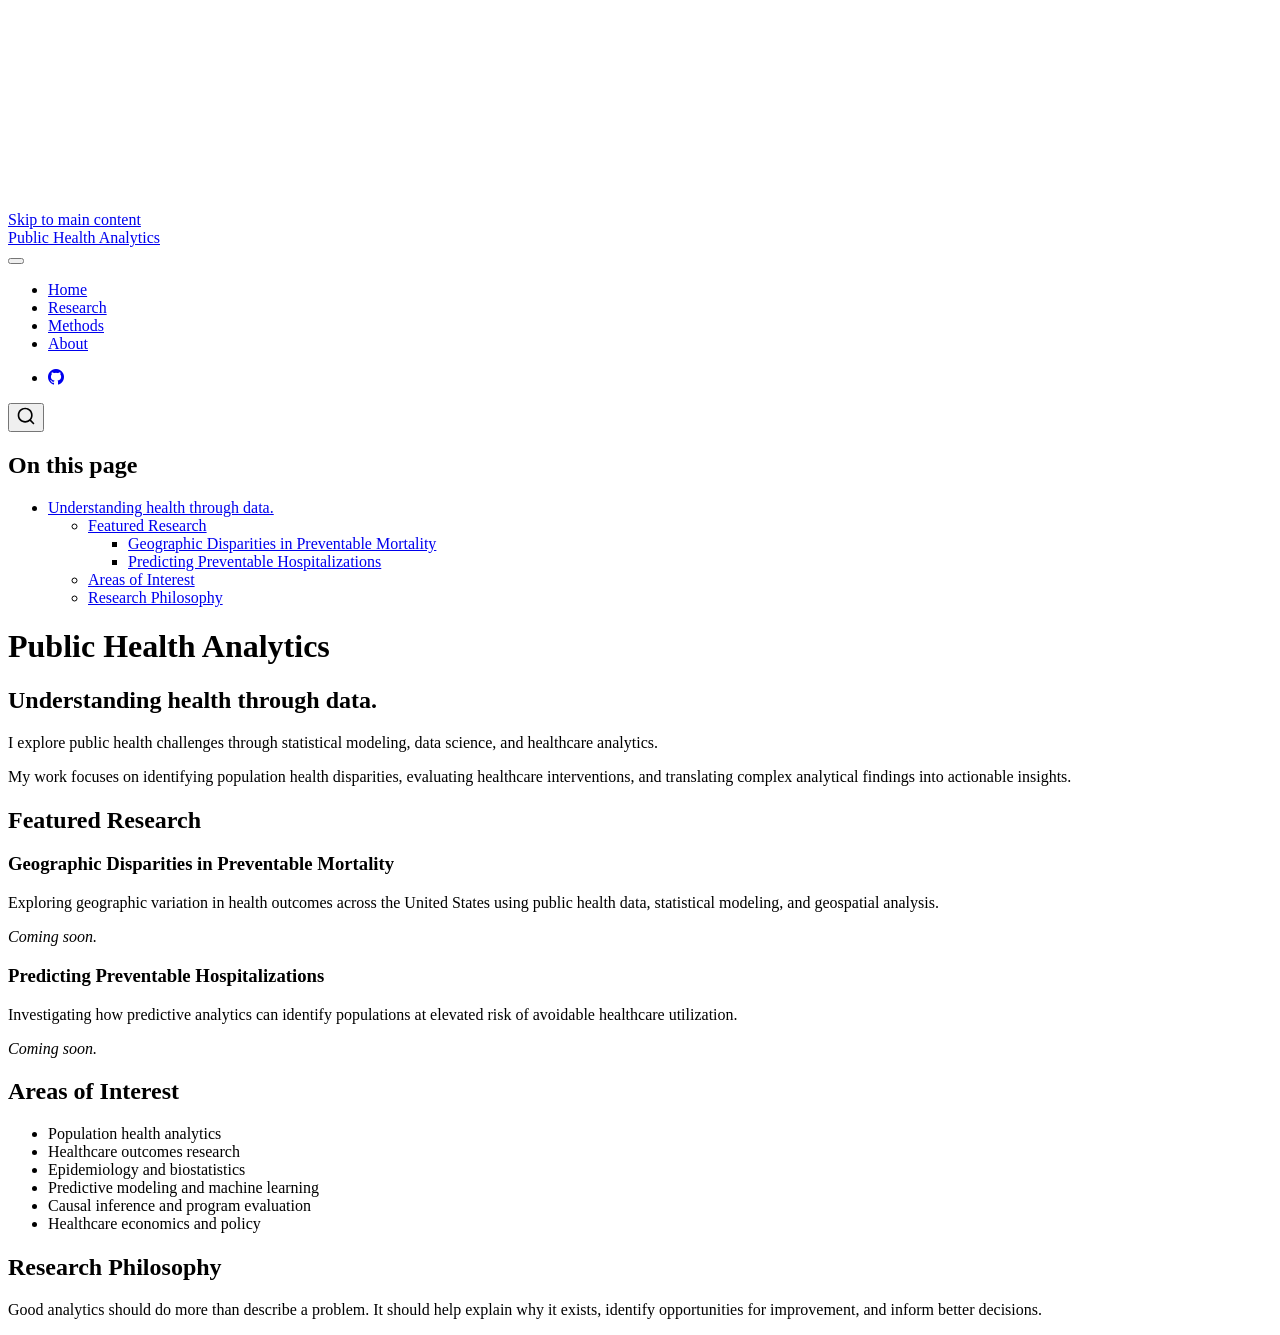
==== index.html @ e33ad4e8 "Built site for gh-pages" ====
<!DOCTYPE html>
<html xmlns="http://www.w3.org/1999/xhtml" lang="en" xml:lang="en"><head>

<meta charset="utf-8">
<meta name="generator" content="quarto-1.11.9">

<meta name="viewport" content="width=device-width, initial-scale=1.0, user-scalable=yes">


<title>Public Health Analytics</title>
<style>
/* Default styles provided by pandoc.
** See https://pandoc.org/MANUAL.html#variables-for-html for config info.
*/
span.smallcaps{font-variant: small-caps;}
div.columns{display: flex; gap: 1.5em;}
div.column{flex: auto;}
@media screen {
div.columns{gap: min(4vw, 1.5em);}
div.column{overflow-x: auto;}
}
div.hanging-indent{margin-left: 1.5em; text-indent: -1.5em;}
ul.task-list{list-style: none;}
ul.task-list li input[type="checkbox"] {
  width: 0.8em;
  margin: 0 0.8em 0.2em -1em; /* quarto-specific, see https://github.com/quarto-dev/quarto-cli/issues/4556 */ 
  vertical-align: middle;
}
</style>


<script src="site_libs/quarto-nav/quarto-nav.js"></script>
<script src="site_libs/quarto-nav/headroom.min.js"></script>
<script src="site_libs/clipboard/clipboard.min.js"></script>
<script src="site_libs/quarto-search/autocomplete.umd.js"></script>
<script src="site_libs/quarto-search/fuse.min.js"></script>
<script src="site_libs/quarto-search/quarto-search.js"></script>
<meta name="quarto:offset" content="./">
<script src="site_libs/quarto-html/quarto.js" type="module"></script>
<script src="site_libs/quarto-html/tabsets/tabsets.js" type="module"></script>
<script src="site_libs/quarto-html/scrollable-regions/scrollable-regions.js" type="module"></script>
<script src="site_libs/quarto-html/popper.min.js"></script>
<script src="site_libs/quarto-html/tippy.umd.min.js"></script>
<script src="site_libs/quarto-html/anchor.min.js"></script>
<link href="site_libs/quarto-html/tippy.css" rel="stylesheet">
<link href="site_libs/quarto-html/quarto-syntax-highlighting-63b5708e65d6cd79cd7618c58d0c21e7.css" rel="stylesheet" id="quarto-text-highlighting-styles">
<script src="site_libs/bootstrap/bootstrap.min.js"></script>
<link href="site_libs/bootstrap/bootstrap-icons.css" rel="stylesheet">
<link href="site_libs/bootstrap/bootstrap-d31a0c91b01e363be7b7a36e602e2c70.min.css" rel="stylesheet" append-hash="true" id="quarto-bootstrap" data-mode="light">
<script id="quarto-search-options" type="application/json">{
  "location": "navbar",
  "copy-button": false,
  "collapse-after": 3,
  "panel-placement": "end",
  "type": "overlay",
  "limit": 50,
  "keyboard-shortcut": [
    "f",
    "/",
    "s"
  ],
  "show-item-context": false,
  "language": {
    "search-no-results-text": "No results",
    "search-matching-documents-text": "matching documents",
    "search-copy-link-title": "Copy link to search",
    "search-hide-matches-text": "Hide additional matches",
    "search-more-match-text": "more match in this document",
    "search-more-matches-text": "more matches in this document",
    "search-clear-button-title": "Clear",
    "search-text-placeholder": "",
    "search-detached-cancel-button-title": "Cancel",
    "search-submit-button-title": "Submit",
    "search-label": "Search"
  }
}</script>
<style>html{ scroll-behavior: smooth; }</style>


</head>

<body class="nav-fixed quarto-light"><a id="quarto-skip-link" class="visually-hidden-focusable" href="#quarto-document-content">Skip to main content</a>

<div id="quarto-search-results"></div>
  <header id="quarto-header" class="headroom fixed-top">
    <nav class="navbar navbar-expand-lg " data-bs-theme="dark" aria-label="Site">
      <div class="navbar-container container-fluid">
      <div class="navbar-brand-container mx-auto">
    <a class="navbar-brand" href="./index.html">
    <span class="navbar-title">Public Health Analytics</span>
    </a>
  </div>
          <button class="navbar-toggler" type="button" data-bs-toggle="collapse" data-bs-target="#navbarCollapse" aria-controls="navbarCollapse" aria-expanded="false" aria-label="Toggle navigation" onclick="if (window.quartoToggleHeadroom) { window.quartoToggleHeadroom(); }">
  <span class="navbar-toggler-icon"></span>
</button>
          <div class="collapse navbar-collapse" id="navbarCollapse">
            <ul class="navbar-nav navbar-nav-scroll me-auto">
  <li class="nav-item">
    <a class="nav-link active" href="./index.html" aria-current="page"> 
<span class="menu-text">Home</span></a>
  </li>  
  <li class="nav-item">
    <a class="nav-link" href="./research/index.html"> 
<span class="menu-text">Research</span></a>
  </li>  
  <li class="nav-item">
    <a class="nav-link" href="./methods.html"> 
<span class="menu-text">Methods</span></a>
  </li>  
  <li class="nav-item">
    <a class="nav-link" href="./about.html"> 
<span class="menu-text">About</span></a>
  </li>  
</ul>
            <ul class="navbar-nav navbar-nav-scroll ms-auto">
  <li class="nav-item compact">
    <a class="nav-link" href="https://github.com/adgilfillan/public-health-analytics"> <i class="bi bi-github" role="img">
</i> 
<span class="menu-text"></span></a>
  </li>  
</ul>
          </div> <!-- /navcollapse -->
            <div class="quarto-navbar-tools">
</div>
            <div id="quarto-search" class="" title="Search"></div>
      </div> <!-- /container-fluid -->
    </nav>
</header>
<!-- content -->
<div id="quarto-content" class="quarto-container page-columns page-rows-contents page-layout-article page-navbar">
<!-- sidebar -->
<!-- margin-sidebar -->
    <div id="quarto-margin-sidebar" class="sidebar margin-sidebar">
        <nav id="TOC" role="doc-toc" aria-labelledby="toc-title" class="toc-active">
    <h2 id="toc-title">On this page</h2>
   
  <ul>
  <li><a href="#understanding-health-through-data." id="toc-understanding-health-through-data." class="nav-link active" data-scroll-target="#understanding-health-through-data.">Understanding health through data.</a>
  <ul class="collapse">
  <li><a href="#featured-research" id="toc-featured-research" class="nav-link" data-scroll-target="#featured-research">Featured Research</a>
  <ul class="collapse">
  <li><a href="#geographic-disparities-in-preventable-mortality" id="toc-geographic-disparities-in-preventable-mortality" class="nav-link" data-scroll-target="#geographic-disparities-in-preventable-mortality">Geographic Disparities in Preventable Mortality</a></li>
  <li><a href="#predicting-preventable-hospitalizations" id="toc-predicting-preventable-hospitalizations" class="nav-link" data-scroll-target="#predicting-preventable-hospitalizations">Predicting Preventable Hospitalizations</a></li>
  </ul></li>
  <li><a href="#areas-of-interest" id="toc-areas-of-interest" class="nav-link" data-scroll-target="#areas-of-interest">Areas of Interest</a></li>
  <li><a href="#research-philosophy" id="toc-research-philosophy" class="nav-link" data-scroll-target="#research-philosophy">Research Philosophy</a></li>
  </ul></li>
  </ul>
</nav>
    </div>
<!-- main -->
<main class="content" id="quarto-document-content" tabindex="-1">

<header id="title-block-header" class="quarto-title-block default">
<div class="quarto-title">
<h1 class="title">Public Health Analytics</h1>
</div>



<div class="quarto-title-meta">

    
  
    
  </div>
  


</header>


<section id="understanding-health-through-data." class="level1">
<h1>Understanding health through data.</h1>
<p>I explore public health challenges through statistical modeling, data science, and healthcare analytics.</p>
<p>My work focuses on identifying population health disparities, evaluating healthcare interventions, and translating complex analytical findings into actionable insights.</p>
<section id="featured-research" class="level2">
<h2 class="anchored" data-anchor-id="featured-research">Featured Research</h2>
<section id="geographic-disparities-in-preventable-mortality" class="level3">
<h3 class="anchored" data-anchor-id="geographic-disparities-in-preventable-mortality">Geographic Disparities in Preventable Mortality</h3>
<p>Exploring geographic variation in health outcomes across the United States using public health data, statistical modeling, and geospatial analysis.</p>
<p><em>Coming soon.</em></p>
</section>
<section id="predicting-preventable-hospitalizations" class="level3">
<h3 class="anchored" data-anchor-id="predicting-preventable-hospitalizations">Predicting Preventable Hospitalizations</h3>
<p>Investigating how predictive analytics can identify populations at elevated risk of avoidable healthcare utilization.</p>
<p><em>Coming soon.</em></p>
</section>
</section>
<section id="areas-of-interest" class="level2">
<h2 class="anchored" data-anchor-id="areas-of-interest">Areas of Interest</h2>
<ul>
<li>Population health analytics</li>
<li>Healthcare outcomes research</li>
<li>Epidemiology and biostatistics</li>
<li>Predictive modeling and machine learning</li>
<li>Causal inference and program evaluation</li>
<li>Healthcare economics and policy</li>
</ul>
</section>
<section id="research-philosophy" class="level2">
<h2 class="anchored" data-anchor-id="research-philosophy">Research Philosophy</h2>
<p>Good analytics should do more than describe a problem. It should help explain why it exists, identify opportunities for improvement, and inform better decisions.</p>


</section>
</section>

</main> <!-- /main -->
<script id="quarto-html-after-body" type="application/javascript">
  window.document.addEventListener("DOMContentLoaded", function (event) {
    const icon = "";
    const anchorJS = new window.AnchorJS();
    anchorJS.options = {
      placement: 'right',
      icon: icon
    };
    anchorJS.add('.anchored');
    const isCodeAnnotation = (el) => {
      for (const clz of el.classList) {
        if (clz.startsWith('code-annotation-')) {                     
          return true;
        }
      }
      return false;
    }
    const onCopySuccess = function(e) {
      // button target
      const button = e.trigger;
      // don't keep focus
      button.blur();
      // flash "checked"
      button.classList.add('code-copy-button-checked');
      var currentTitle = button.getAttribute("title");
      button.setAttribute("title", "Copied!");
      let tooltip;
      if (window.bootstrap) {
        button.setAttribute("data-bs-toggle", "tooltip");
        button.setAttribute("data-bs-placement", "left");
        button.setAttribute("data-bs-title", "Copied!");
        tooltip = new bootstrap.Tooltip(button, 
          { trigger: "manual", 
            customClass: "code-copy-button-tooltip",
            offset: [0, -8]});
        tooltip.show();    
      }
      setTimeout(function() {
        if (tooltip) {
          tooltip.hide();
          button.removeAttribute("data-bs-title");
          button.removeAttribute("data-bs-toggle");
          button.removeAttribute("data-bs-placement");
        }
        button.setAttribute("title", currentTitle);
        button.classList.remove('code-copy-button-checked');
      }, 1000);
      // clear code selection
      e.clearSelection();
    }
    const getTextToCopy = function(trigger) {
      const outerScaffold = trigger.parentElement.cloneNode(true);
      const codeEl = outerScaffold.querySelector('code');
      for (const childEl of codeEl.children) {
        if (isCodeAnnotation(childEl)) {
          childEl.remove();
        }
      }
      return codeEl.innerText;
    }
    const clipboard = new window.ClipboardJS('.code-copy-button:not([data-in-quarto-modal])', {
      text: getTextToCopy
    });
    clipboard.on('success', onCopySuccess);
    if (window.document.getElementById('quarto-embedded-source-code-modal')) {
      const clipboardModal = new window.ClipboardJS('.code-copy-button[data-in-quarto-modal]', {
        text: getTextToCopy,
        container: window.document.getElementById('quarto-embedded-source-code-modal')
      });
      clipboardModal.on('success', onCopySuccess);
    }
      var localhostRegex = new RegExp(/^(?:http|https):\/\/localhost\:?[0-9]*\//);
      var mailtoRegex = new RegExp(/^mailto:/);
        var filterRegex = new RegExp('/' + window.location.host + '/');
      var isInternal = (href) => {
          return filterRegex.test(href) || localhostRegex.test(href) || mailtoRegex.test(href);
      }
      // Inspect non-navigation links and adorn them if external
      window.quartoDecorateExternalLinks = function (root) {
     var links = (root || window.document).querySelectorAll('a[href]:not(.nav-link):not(.navbar-brand):not(.toc-action):not(.sidebar-link):not(.sidebar-item-toggle):not(.pagination-link):not(.no-external):not([aria-hidden]):not(.dropdown-item):not(.quarto-navigation-tool):not(.about-link)');
      for (var i=0; i<links.length; i++) {
        const link = links[i];
        if (!isInternal(link.href)) {
          // undo the damage that might have been done by quarto-nav.js in the case of
          // links that we want to consider external
          if (link.dataset.originalHref !== undefined) {
            link.href = link.dataset.originalHref;
          }
          if (!link.classList.contains('no-external-icon')) {
          }
        }
      }
      };
      window.quartoDecorateExternalLinks(window.document);
    // Esc closes the popup (WCAG 1.4.13) and focus leaving both trigger and
    // popup closes it (WCAG 2.4.11); tippy handles neither for interactive popups.
    const hideOnEscAndFocusOut = {
      name: 'hideOnEscAndFocusOut',
      defaultValue: true,
      fn(instance) {
        const dismiss = () => {
          // A show scheduled by the trigger delay would otherwise reopen it
          instance.clearDelayTimeouts();
          instance.hide();
        };
        const onKeyDown = (event) => {
          if (event.key !== 'Escape') {
            return;
          }
          // Keep Esc from also reaching page handlers (e.g. reveal.js overview),
          // except an open reveal.js slide menu, which Esc should close too.
          // The menu handles keys only when its keyboard option is on.
          const menuHandlesEsc = window.Reveal?.getPlugin?.('menu')?.isOpen() &&
            window.Reveal.getConfig().menu?.keyboard !== false;
          if (!menuHandlesEsc) {
            event.stopPropagation();
          }
          if (instance.popper.contains(window.document.activeElement)) {
            // Disabled while refocusing so the focus trigger does not reopen it
            instance.disable();
            instance.reference.focus();
            instance.enable();
          }
          dismiss();
        };
        const onFocusOut = (event) => {
          const target = event.relatedTarget;
          if (target && !instance.reference.contains(target) &&
              !instance.popper.contains(target)) {
            dismiss();
          }
        };
        // On the trigger too: a click trigger (code-annotations: select) has no
        // blur handling. Attached for the instance's lifetime so leaving the
        // trigger also cancels a show still pending on the trigger delay.
        instance.reference.addEventListener('focusout', onFocusOut);
        return {
          onShow() {
            window.document.addEventListener('keydown', onKeyDown, true);
            instance.popper.addEventListener('focusout', onFocusOut);
          },
          onHide() {
            window.document.removeEventListener('keydown', onKeyDown, true);
            instance.popper.removeEventListener('focusout', onFocusOut);
          },
          onDestroy() {
            instance.reference.removeEventListener('focusout', onFocusOut);
          },
        };
      },
    };
    function tippyHover(el, contentFn, onTriggerFn, onUntriggerFn) {
      const config = {
        allowHTML: true,
        maxWidth: 500,
        delay: 100,
        arrow: false,
        appendTo: function(el) {
            return el.parentElement;
        },
        interactive: true,
        interactiveBorder: 10,
        theme: 'quarto',
        placement: 'bottom-start',
        plugins: [hideOnEscAndFocusOut],
      };
      if (contentFn) {
        config.content = contentFn;
      }
      if (onTriggerFn) {
        config.onTrigger = onTriggerFn;
      }
      if (onUntriggerFn) {
        config.onUntrigger = onUntriggerFn;
      }
      window.tippy(el, config); 
    }
    const noterefs = window.document.querySelectorAll('a[role="doc-noteref"]');
    for (var i=0; i<noterefs.length; i++) {
      const ref = noterefs[i];
      tippyHover(ref, function() {
        // use id or data attribute instead here
        let href = ref.getAttribute('data-footnote-href') || ref.getAttribute('href');
        try { href = new URL(href).hash; } catch {}
        const id = href.replace(/^#\/?/, "");
        const note = window.document.getElementById(id);
        if (note) {
          return note.innerHTML;
        } else {
          return "";
        }
      });
    }
    const xrefs = window.document.querySelectorAll('a.quarto-xref');
    const processXRef = (id, note) => {
      // Strip column container classes
      const stripColumnClz = (el) => {
        el.classList.remove("page-full", "page-columns");
        if (el.children) {
          for (const child of el.children) {
            stripColumnClz(child);
          }
        }
      }
      stripColumnClz(note)
      if (id === null || id.startsWith('sec-')) {
        // Special case sections, only their first couple elements
        const container = document.createElement("div");
        if (note.children && note.children.length > 2) {
          container.appendChild(note.children[0].cloneNode(true));
          for (let i = 1; i < note.children.length; i++) {
            const child = note.children[i];
            if (child.tagName === "P" && child.innerText === "") {
              continue;
            } else {
              container.appendChild(child.cloneNode(true));
              break;
            }
          }
          if (window.Quarto?.typesetMath) {
            window.Quarto.typesetMath(container);
          }
          return container.innerHTML
        } else {
          if (window.Quarto?.typesetMath) {
            window.Quarto.typesetMath(note);
          }
          return note.innerHTML;
        }
      } else {
        // Remove any anchor links if they are present
        const anchorLink = note.querySelector('a.anchorjs-link');
        if (anchorLink) {
          anchorLink.remove();
        }
        if (window.Quarto?.typesetMath) {
          window.Quarto.typesetMath(note);
        }
        if (note.classList.contains("callout")) {
          return note.outerHTML;
        } else {
          return note.innerHTML;
        }
      }
    }
    for (var i=0; i<xrefs.length; i++) {
      const xref = xrefs[i];
      tippyHover(xref, undefined, function(instance) {
        instance.disable();
        let url = xref.getAttribute('href');
        let hash = undefined; 
        if (url.startsWith('#')) {
          hash = url;
        } else {
          try { hash = new URL(url).hash; } catch {}
        }
        if (hash) {
          const id = hash.replace(/^#\/?/, "");
          const note = window.document.getElementById(id);
          if (note !== null) {
            try {
              const html = processXRef(id, note.cloneNode(true));
              instance.setContent(html);
            } finally {
              instance.enable();
              instance.show();
            }
          } else {
            // See if we can fetch this
            fetch(url.split('#')[0])
            .then(res => res.text())
            .then(html => {
              const parser = new DOMParser();
              const htmlDoc = parser.parseFromString(html, "text/html");
              const note = htmlDoc.getElementById(id);
              if (note !== null) {
                const html = processXRef(id, note);
                instance.setContent(html);
              } 
            }).finally(() => {
              instance.enable();
              instance.show();
            });
          }
        } else {
          // See if we can fetch a full url (with no hash to target)
          // This is a special case and we should probably do some content thinning / targeting
          fetch(url)
          .then(res => res.text())
          .then(html => {
            const parser = new DOMParser();
            const htmlDoc = parser.parseFromString(html, "text/html");
            const note = htmlDoc.querySelector('main.content');
            if (note !== null) {
              // This should only happen for chapter cross references
              // (since there is no id in the URL)
              // remove the first header
              if (note.children.length > 0 && note.children[0].tagName === "HEADER") {
                note.children[0].remove();
              }
              const html = processXRef(null, note);
              instance.setContent(html);
            } 
          }).finally(() => {
            instance.enable();
            instance.show();
          });
        }
      }, function(instance) {
      });
    }
        let selectedAnnoteEl;
        const selectorForAnnotation = ( cell, annotation) => {
          let cellAttr = 'data-code-cell="' + cell + '"';
          let lineAttr = 'data-code-annotation="' +  annotation + '"';
          const selector = 'span[' + cellAttr + '][' + lineAttr + ']';
          return selector;
        }
        const selectCodeLines = (annoteEl) => {
          const doc = window.document;
          const targetCell = annoteEl.getAttribute("data-target-cell");
          const targetAnnotation = annoteEl.getAttribute("data-target-annotation");
          const annoteSpan = window.document.querySelector(selectorForAnnotation(targetCell, targetAnnotation));
          const lines = annoteSpan.getAttribute("data-code-lines").split(",");
          const lineIds = lines.map((line) => {
            return targetCell + "-" + line;
          })
          // Each band is positioned against its own containing block, which is
          // not the offsetParent of the lines, so place it from client rects.
          const placeBand = (band, firstEl, lastEl, codeBlock) => {
            const container = band.offsetParent;
            if (container === null) {
              return;
            }
            const containerRect = container.getBoundingClientRect();
            // Reveal.js scales slides with a transform, so convert client
            // pixels back to the CSS pixels of the container.
            const scale = containerRect.height / container.offsetHeight || 1;
            const firstRect = firstEl.getBoundingClientRect();
            const lastRect = lastEl.getBoundingClientRect();
            const top = (firstRect.top - containerRect.top) / scale - container.clientTop + container.scrollTop;
            const height = (lastRect.bottom - firstRect.top) / scale;
            band.style.top = top - 2 + "px";
            band.style.height = height + 4 + "px";
            if (codeBlock) {
              // Without the copy button wrapper, the containing block is wider
              // than the code block, so span the code block explicitly.
              const blockRect = codeBlock.getBoundingClientRect();
              band.style.left = (blockRect.left - containerRect.left) / scale - container.clientLeft + container.scrollLeft + "px";
              band.style.width = blockRect.width / scale + "px";
            }
          };
          if (lineIds.length > 0) {
            const el = window.document.getElementById(lineIds[0]);
            const lastEl = window.document.getElementById(lineIds[lineIds.length - 1]);
            const parent = el.parentElement.parentElement;
            // cook up a div (if necessary) and position it
            let div = window.document.getElementById("code-annotation-line-highlight");
            if (div === null) {
              div = window.document.createElement("div");
              div.setAttribute("id", "code-annotation-line-highlight");
              div.style.position = 'absolute';
              parent.appendChild(div);
            }
            placeBand(div, el, lastEl, parent.closest("div.sourceCode") || parent);
            let gutterDiv = window.document.getElementById("code-annotation-line-highlight-gutter");
            if (gutterDiv === null) {
              gutterDiv = window.document.createElement("div");
              gutterDiv.setAttribute("id", "code-annotation-line-highlight-gutter");
              gutterDiv.style.position = 'absolute';
              const codeCell = window.document.getElementById(targetCell);
              const gutter = codeCell.querySelector('.code-annotation-gutter');
              gutter.appendChild(gutterDiv);
            }
            placeBand(gutterDiv, el, lastEl);
            selectedAnnoteEl = annoteEl;
          }
        };
        const unselectCodeLines = () => {
          const elementsIds = ["code-annotation-line-highlight", "code-annotation-line-highlight-gutter"];
          elementsIds.forEach((elId) => {
            const div = window.document.getElementById(elId);
            if (div) {
              div.remove();
            }
          });
          selectedAnnoteEl = undefined;
        };
          // Handle positioning of the toggle
      window.addEventListener(
        "resize",
        throttle(() => {
          elRect = undefined;
          if (selectedAnnoteEl) {
            selectCodeLines(selectedAnnoteEl);
          }
        }, 10)
      );
      function throttle(fn, ms) {
      let throttle = false;
      let timer;
        return (...args) => {
          if(!throttle) { // first call gets through
              fn.apply(this, args);
              throttle = true;
          } else { // all the others get throttled
              if(timer) clearTimeout(timer); // cancel #2
              timer = setTimeout(() => {
                fn.apply(this, args);
                timer = throttle = false;
              }, ms);
          }
        };
      }
        // Attach click handler to the DT
        const annoteDls = window.document.querySelectorAll('dt[data-target-cell]');
        for (const annoteDlNode of annoteDls) {
          annoteDlNode.addEventListener('click', (event) => {
            const clickedEl = event.target;
            if (clickedEl !== selectedAnnoteEl) {
              unselectCodeLines();
              const activeEl = window.document.querySelector('dt[data-target-cell].code-annotation-active');
              if (activeEl) {
                activeEl.classList.remove('code-annotation-active');
              }
              selectCodeLines(clickedEl);
              clickedEl.classList.add('code-annotation-active');
            } else {
              // Unselect the line
              unselectCodeLines();
              clickedEl.classList.remove('code-annotation-active');
            }
          });
        }
    const findCites = (el) => {
      const parentEl = el.parentElement;
      if (parentEl) {
        const cites = parentEl.dataset.cites;
        if (cites) {
          return {
            el,
            cites: cites.split(' ')
          };
        } else {
          return findCites(el.parentElement)
        }
      } else {
        return undefined;
      }
    };
    var bibliorefs = window.document.querySelectorAll('a[role="doc-biblioref"]');
    for (var i=0; i<bibliorefs.length; i++) {
      const ref = bibliorefs[i];
      const citeInfo = findCites(ref);
      if (citeInfo) {
        tippyHover(citeInfo.el, function() {
          var popup = window.document.createElement('div');
          citeInfo.cites.forEach(function(cite) {
            var citeDiv = window.document.createElement('div');
            citeDiv.classList.add('hanging-indent');
            citeDiv.classList.add('csl-entry');
            var biblioDiv = window.document.getElementById('ref-' + cite);
            if (biblioDiv) {
              citeDiv.innerHTML = biblioDiv.innerHTML;
            }
            popup.appendChild(citeDiv);
          });
          return popup.innerHTML;
        });
      }
    }
  });
  </script>
  <script type="application/javascript">
  window.quartoScrollableRegionsLabels = {"code":"Scrollable code","output":"Scrollable output"};
  </script>
</div> <!-- /content -->




<script src="site_libs/quarto-html/zenscroll-min.js"></script>
</body></html>
---- site_libs/quarto-html/tippy.css ----
.tippy-box[data-animation=fade][data-state=hidden]{opacity:0}[data-tippy-root]{max-width:calc(100vw - 10px)}.tippy-box{position:relative;background-color:#333;color:#fff;border-radius:4px;font-size:14px;line-height:1.4;white-space:normal;outline:0;transition-property:transform,visibility,opacity}.tippy-box[data-placement^=top]>.tippy-arrow{bottom:0}.tippy-box[data-placement^=top]>.tippy-arrow:before{bottom:-7px;left:0;border-width:8px 8px 0;border-top-color:initial;transform-origin:center top}.tippy-box[data-placement^=bottom]>.tippy-arrow{top:0}.tippy-box[data-placement^=bottom]>.tippy-arrow:before{top:-7px;left:0;border-width:0 8px 8px;border-bottom-color:initial;transform-origin:center bottom}.tippy-box[data-placement^=left]>.tippy-arrow{right:0}.tippy-box[data-placement^=left]>.tippy-arrow:before{border-width:8px 0 8px 8px;border-left-color:initial;right:-7px;transform-origin:center left}.tippy-box[data-placement^=right]>.tippy-arrow{left:0}.tippy-box[data-placement^=right]>.tippy-arrow:before{left:-7px;border-width:8px 8px 8px 0;border-right-color:initial;transform-origin:center right}.tippy-box[data-inertia][data-state=visible]{transition-timing-function:cubic-bezier(.54,1.5,.38,1.11)}.tippy-arrow{width:16px;height:16px;color:#333}.tippy-arrow:before{content:"";position:absolute;border-color:transparent;border-style:solid}.tippy-content{position:relative;padding:5px 9px;z-index:1}
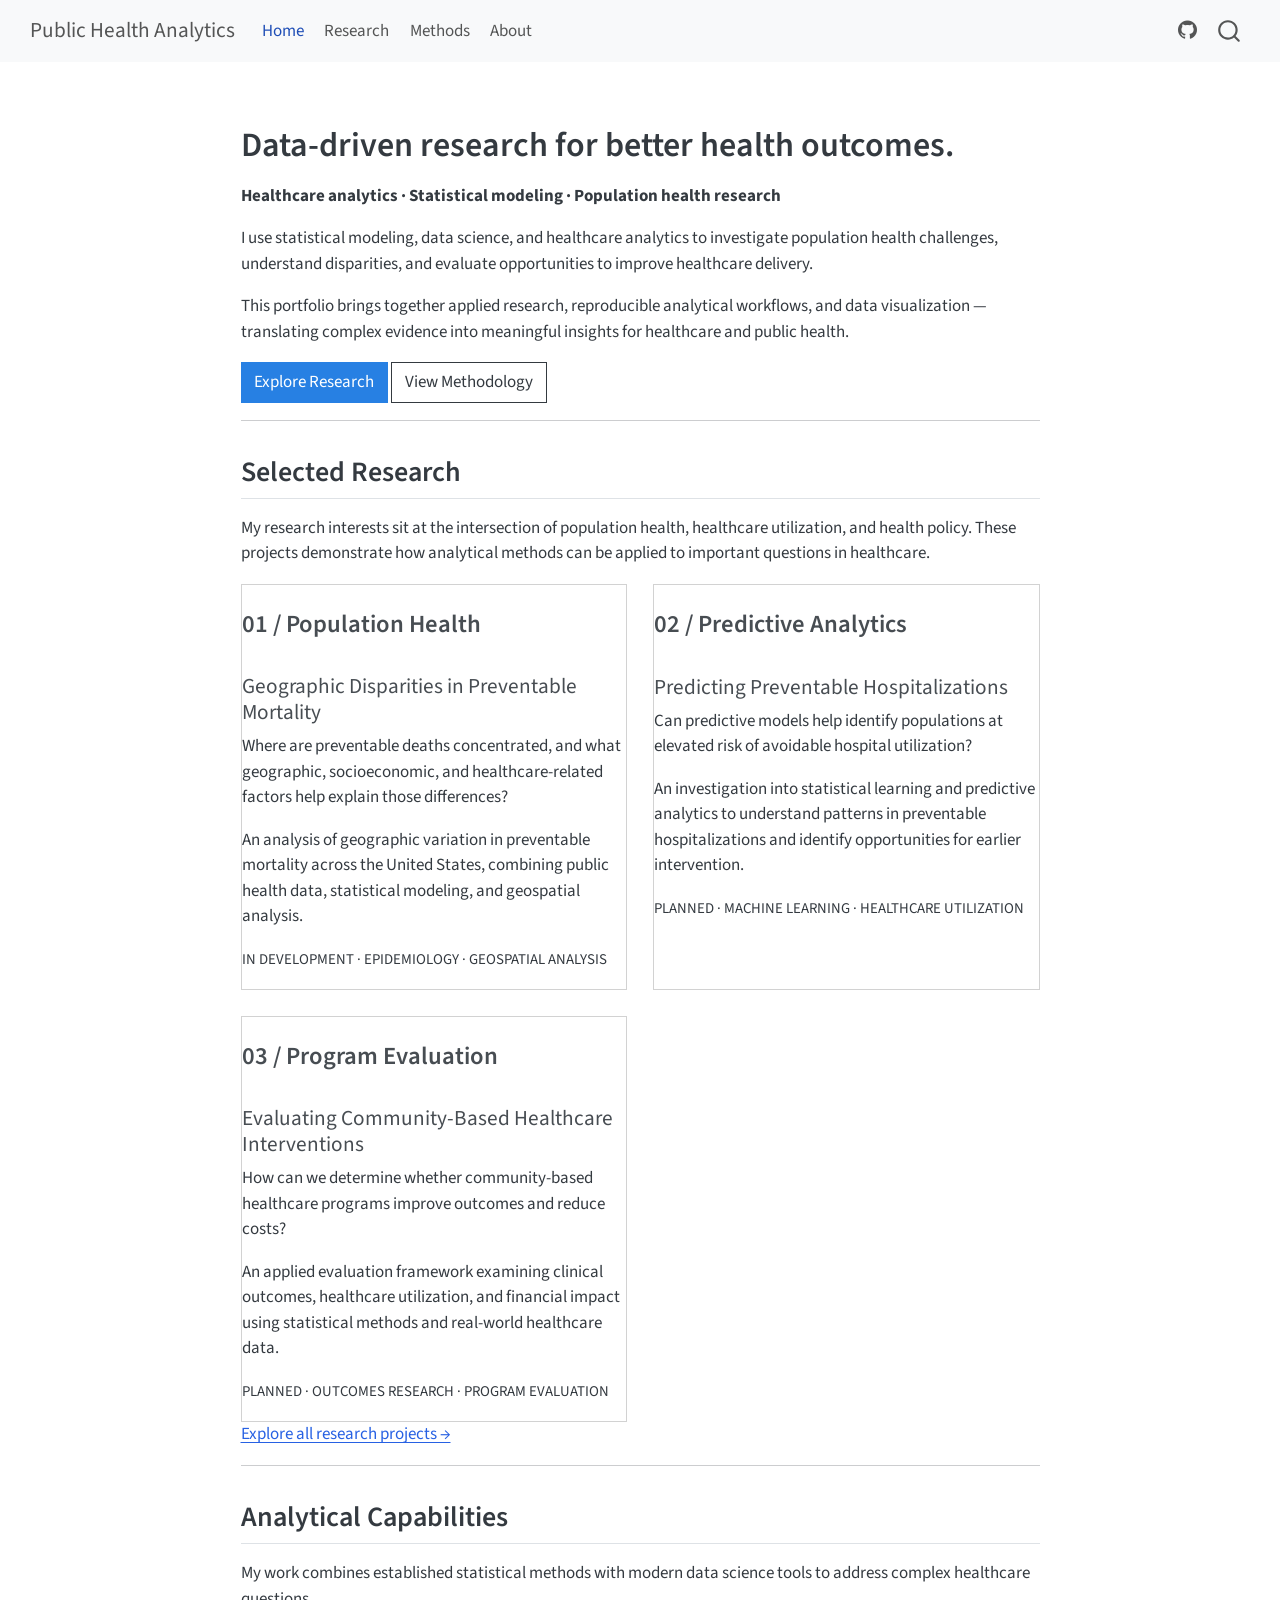
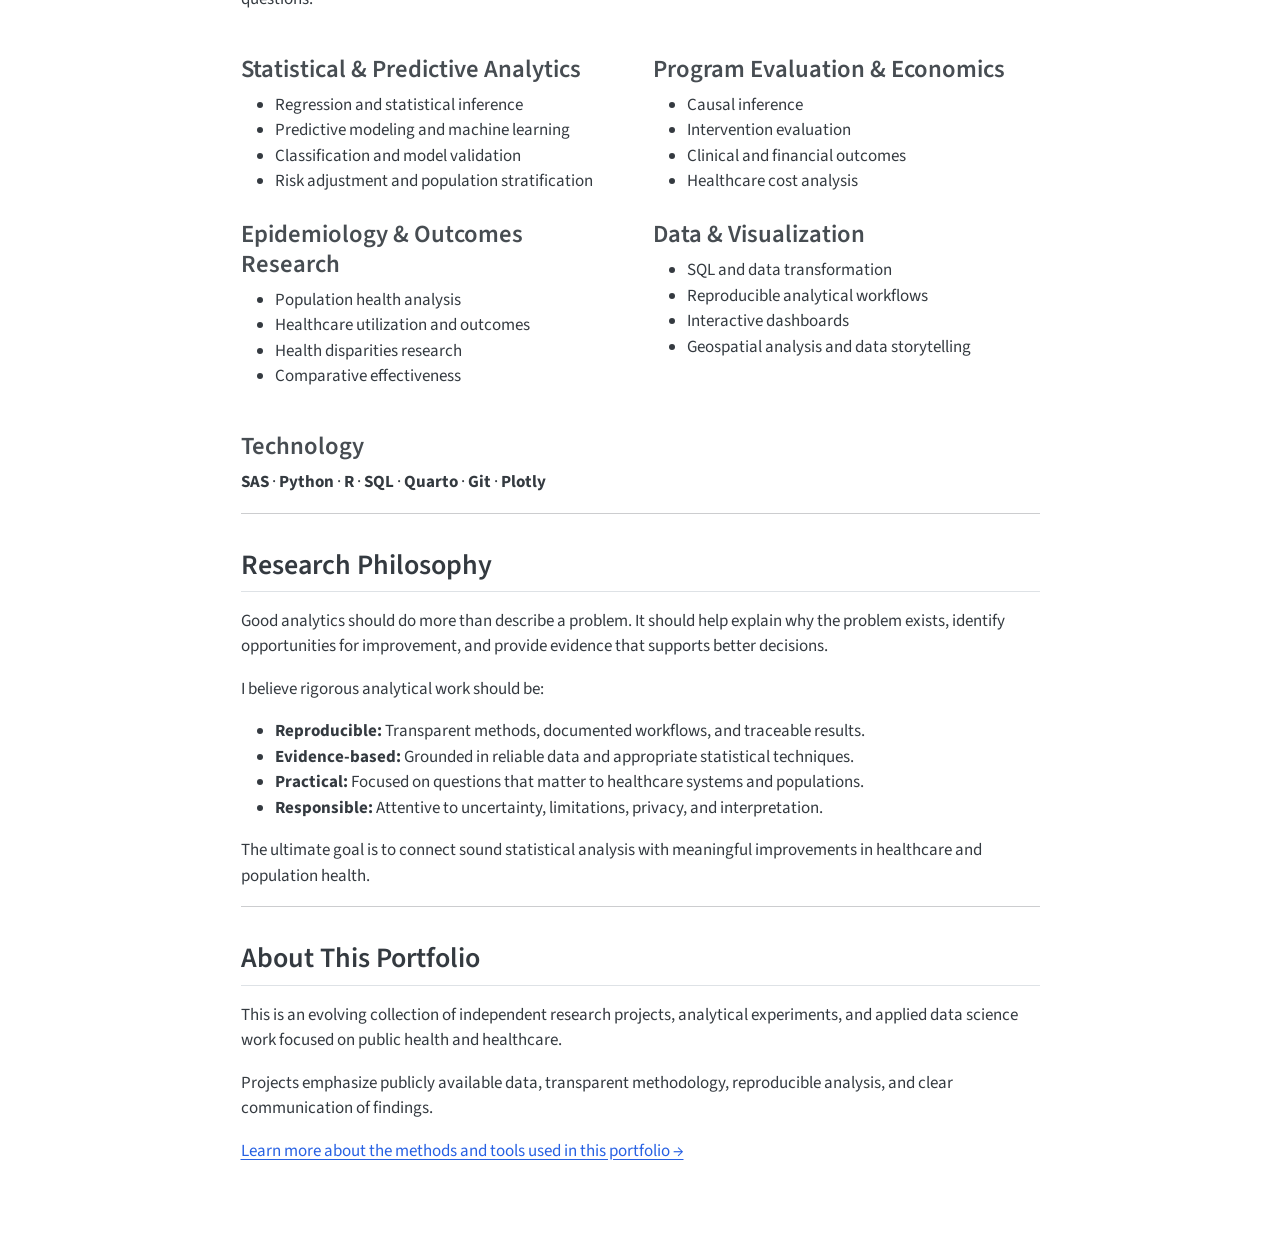
==== commit a9e53c3e: "Built site for gh-pages" ====
--- a/index.html
+++ b/index.html
@@ -6,6 +6,7 @@
 
 <meta name="viewport" content="width=device-width, initial-scale=1.0, user-scalable=yes">
 
+<meta name="description" content="Healthcare analytics, applied research, and data science for better population health.">
 
 <title>Public Health Analytics</title>
 <style>
@@ -46,7 +47,7 @@
 <link href="site_libs/quarto-html/quarto-syntax-highlighting-63b5708e65d6cd79cd7618c58d0c21e7.css" rel="stylesheet" id="quarto-text-highlighting-styles">
 <script src="site_libs/bootstrap/bootstrap.min.js"></script>
 <link href="site_libs/bootstrap/bootstrap-icons.css" rel="stylesheet">
-<link href="site_libs/bootstrap/bootstrap-d31a0c91b01e363be7b7a36e602e2c70.min.css" rel="stylesheet" append-hash="true" id="quarto-bootstrap" data-mode="light">
+<link href="site_libs/bootstrap/bootstrap-469270d5d00e2f418dd33aa6e99e7ddd.min.css" rel="stylesheet" append-hash="true" id="quarto-bootstrap" data-mode="light">
 <script id="quarto-search-options" type="application/json">{
   "location": "navbar",
   "copy-button": false,
@@ -79,7 +80,7 @@
 
 </head>
 
-<body class="nav-fixed quarto-light"><a id="quarto-skip-link" class="visually-hidden-focusable" href="#quarto-document-content">Skip to main content</a>
+<body class="nav-fixed fullcontent quarto-light"><a id="quarto-skip-link" class="visually-hidden-focusable" href="#quarto-document-content">Skip to main content</a>
 
 <div id="quarto-search-results"></div>
   <header id="quarto-header" class="headroom fixed-top">
@@ -130,77 +131,132 @@
 <div id="quarto-content" class="quarto-container page-columns page-rows-contents page-layout-article page-navbar">
 <!-- sidebar -->
 <!-- margin-sidebar -->
-    <div id="quarto-margin-sidebar" class="sidebar margin-sidebar">
-        <nav id="TOC" role="doc-toc" aria-labelledby="toc-title" class="toc-active">
-    <h2 id="toc-title">On this page</h2>
-   
-  <ul>
-  <li><a href="#understanding-health-through-data." id="toc-understanding-health-through-data." class="nav-link active" data-scroll-target="#understanding-health-through-data.">Understanding health through data.</a>
-  <ul class="collapse">
-  <li><a href="#featured-research" id="toc-featured-research" class="nav-link" data-scroll-target="#featured-research">Featured Research</a>
-  <ul class="collapse">
-  <li><a href="#geographic-disparities-in-preventable-mortality" id="toc-geographic-disparities-in-preventable-mortality" class="nav-link" data-scroll-target="#geographic-disparities-in-preventable-mortality">Geographic Disparities in Preventable Mortality</a></li>
-  <li><a href="#predicting-preventable-hospitalizations" id="toc-predicting-preventable-hospitalizations" class="nav-link" data-scroll-target="#predicting-preventable-hospitalizations">Predicting Preventable Hospitalizations</a></li>
-  </ul></li>
-  <li><a href="#areas-of-interest" id="toc-areas-of-interest" class="nav-link" data-scroll-target="#areas-of-interest">Areas of Interest</a></li>
-  <li><a href="#research-philosophy" id="toc-research-philosophy" class="nav-link" data-scroll-target="#research-philosophy">Research Philosophy</a></li>
-  </ul></li>
-  </ul>
-</nav>
-    </div>
+    
 <!-- main -->
-<main class="content" id="quarto-document-content" tabindex="-1">
-
-<header id="title-block-header" class="quarto-title-block default">
-<div class="quarto-title">
-<h1 class="title">Public Health Analytics</h1>
-</div>
-
-
-
-<div class="quarto-title-meta">
-
-    
-  
-    
-  </div>
-  
-
-
-</header>
-
-
-<section id="understanding-health-through-data." class="level1">
-<h1>Understanding health through data.</h1>
-<p>I explore public health challenges through statistical modeling, data science, and healthcare analytics.</p>
-<p>My work focuses on identifying population health disparities, evaluating healthcare interventions, and translating complex analytical findings into actionable insights.</p>
-<section id="featured-research" class="level2">
-<h2 class="anchored" data-anchor-id="featured-research">Featured Research</h2>
-<section id="geographic-disparities-in-preventable-mortality" class="level3">
-<h3 class="anchored" data-anchor-id="geographic-disparities-in-preventable-mortality">Geographic Disparities in Preventable Mortality</h3>
-<p>Exploring geographic variation in health outcomes across the United States using public health data, statistical modeling, and geospatial analysis.</p>
-<p><em>Coming soon.</em></p>
-</section>
-<section id="predicting-preventable-hospitalizations" class="level3">
-<h3 class="anchored" data-anchor-id="predicting-preventable-hospitalizations">Predicting Preventable Hospitalizations</h3>
-<p>Investigating how predictive analytics can identify populations at elevated risk of avoidable healthcare utilization.</p>
-<p><em>Coming soon.</em></p>
-</section>
-</section>
-<section id="areas-of-interest" class="level2">
-<h2 class="anchored" data-anchor-id="areas-of-interest">Areas of Interest</h2>
+<main class="content" id="quarto-document-content" tabindex="-1"><header id="title-block-header" class="quarto-title-block"></header>
+
+
+
+
+<section id="data-driven-research-for-better-health-outcomes." class="level1">
+<h1>Data-driven research for better health outcomes.</h1>
+<p><strong>Healthcare analytics · Statistical modeling · Population health research</strong></p>
+<p>I use statistical modeling, data science, and healthcare analytics to investigate population health challenges, understand disparities, and evaluate opportunities to improve healthcare delivery.</p>
+<p>This portfolio brings together applied research, reproducible analytical workflows, and data visualization — translating complex evidence into meaningful insights for healthcare and public health.</p>
+<p><a href="./research/index.html" class="btn btn-primary">Explore Research</a> <a href="./methods.html" class="btn btn-outline-secondary">View Methodology</a></p>
+<hr>
+<section id="selected-research" class="level2">
+<h2 class="anchored" data-anchor-id="selected-research">Selected Research</h2>
+<p>My research interests sit at the intersection of population health, healthcare utilization, and health policy. These projects demonstrate how analytical methods can be applied to important questions in healthcare.</p>
+<div class="grid">
+<div class="g-col-12 g-col-md-6">
+<section id="population-health" class="level3 card h-100">
+<h3 class="anchored" data-anchor-id="population-health">01 / Population Health</h3>
+<section id="geographic-disparities-in-preventable-mortality" class="level4">
+<h4 class="anchored" data-anchor-id="geographic-disparities-in-preventable-mortality">Geographic Disparities in Preventable Mortality</h4>
+<p>Where are preventable deaths concentrated, and what geographic, socioeconomic, and healthcare-related factors help explain those differences?</p>
+<p>An analysis of geographic variation in preventable mortality across the United States, combining public health data, statistical modeling, and geospatial analysis.</p>
+<p><small class="text-secondary">IN DEVELOPMENT · EPIDEMIOLOGY · GEOSPATIAL ANALYSIS</small></p>
+</section>
+</section>
+</div>
+<div class="g-col-12 g-col-md-6">
+<section id="predictive-analytics" class="level3 card h-100">
+<h3 class="anchored" data-anchor-id="predictive-analytics">02 / Predictive Analytics</h3>
+<section id="predicting-preventable-hospitalizations" class="level4">
+<h4 class="anchored" data-anchor-id="predicting-preventable-hospitalizations">Predicting Preventable Hospitalizations</h4>
+<p>Can predictive models help identify populations at elevated risk of avoidable hospital utilization?</p>
+<p>An investigation into statistical learning and predictive analytics to understand patterns in preventable hospitalizations and identify opportunities for earlier intervention.</p>
+<p><small class="text-secondary">PLANNED · MACHINE LEARNING · HEALTHCARE UTILIZATION</small></p>
+</section>
+</section>
+</div>
+<div class="g-col-12 g-col-md-6">
+<section id="program-evaluation" class="level3 card h-100">
+<h3 class="anchored" data-anchor-id="program-evaluation">03 / Program Evaluation</h3>
+<section id="evaluating-community-based-healthcare-interventions" class="level4">
+<h4 class="anchored" data-anchor-id="evaluating-community-based-healthcare-interventions">Evaluating Community-Based Healthcare Interventions</h4>
+<p>How can we determine whether community-based healthcare programs improve outcomes and reduce costs?</p>
+<p>An applied evaluation framework examining clinical outcomes, healthcare utilization, and financial impact using statistical methods and real-world healthcare data.</p>
+<p><small class="text-secondary">PLANNED · OUTCOMES RESEARCH · PROGRAM EVALUATION</small></p>
+</section>
+</section>
+</div>
+</div>
+<p><a href="./research/index.html">Explore all research projects →</a></p>
+<hr>
+</section>
+<section id="analytical-capabilities" class="level2">
+<h2 class="anchored" data-anchor-id="analytical-capabilities">Analytical Capabilities</h2>
+<p>My work combines established statistical methods with modern data science tools to address complex healthcare questions.</p>
+<div class="grid">
+<div class="g-col-12 g-col-md-6">
+<section id="statistical-predictive-analytics" class="level3">
+<h3 class="anchored" data-anchor-id="statistical-predictive-analytics">Statistical &amp; Predictive Analytics</h3>
 <ul>
-<li>Population health analytics</li>
-<li>Healthcare outcomes research</li>
-<li>Epidemiology and biostatistics</li>
+<li>Regression and statistical inference</li>
 <li>Predictive modeling and machine learning</li>
-<li>Causal inference and program evaluation</li>
-<li>Healthcare economics and policy</li>
+<li>Classification and model validation</li>
+<li>Risk adjustment and population stratification</li>
 </ul>
+</section>
+<section id="epidemiology-outcomes-research" class="level3">
+<h3 class="anchored" data-anchor-id="epidemiology-outcomes-research">Epidemiology &amp; Outcomes Research</h3>
+<ul>
+<li>Population health analysis</li>
+<li>Healthcare utilization and outcomes</li>
+<li>Health disparities research</li>
+<li>Comparative effectiveness</li>
+</ul>
+</section>
+</div>
+<div class="g-col-12 g-col-md-6">
+<section id="program-evaluation-economics" class="level3">
+<h3 class="anchored" data-anchor-id="program-evaluation-economics">Program Evaluation &amp; Economics</h3>
+<ul>
+<li>Causal inference</li>
+<li>Intervention evaluation</li>
+<li>Clinical and financial outcomes</li>
+<li>Healthcare cost analysis</li>
+</ul>
+</section>
+<section id="data-visualization" class="level3">
+<h3 class="anchored" data-anchor-id="data-visualization">Data &amp; Visualization</h3>
+<ul>
+<li>SQL and data transformation</li>
+<li>Reproducible analytical workflows</li>
+<li>Interactive dashboards</li>
+<li>Geospatial analysis and data storytelling</li>
+</ul>
+</section>
+</div>
+</div>
+<section id="technology" class="level3">
+<h3 class="anchored" data-anchor-id="technology">Technology</h3>
+<div class="technology-stack">
+<p><strong>SAS</strong> · <strong>Python</strong> · <strong>R</strong> · <strong>SQL</strong> · <strong>Quarto</strong> · <strong>Git</strong> · <strong>Plotly</strong></p>
+</div>
+<hr>
+</section>
 </section>
 <section id="research-philosophy" class="level2">
 <h2 class="anchored" data-anchor-id="research-philosophy">Research Philosophy</h2>
-<p>Good analytics should do more than describe a problem. It should help explain why it exists, identify opportunities for improvement, and inform better decisions.</p>
+<p>Good analytics should do more than describe a problem. It should help explain why the problem exists, identify opportunities for improvement, and provide evidence that supports better decisions.</p>
+<p>I believe rigorous analytical work should be:</p>
+<ul>
+<li><strong>Reproducible:</strong> Transparent methods, documented workflows, and traceable results.</li>
+<li><strong>Evidence-based:</strong> Grounded in reliable data and appropriate statistical techniques.</li>
+<li><strong>Practical:</strong> Focused on questions that matter to healthcare systems and populations.</li>
+<li><strong>Responsible:</strong> Attentive to uncertainty, limitations, privacy, and interpretation.</li>
+</ul>
+<p>The ultimate goal is to connect sound statistical analysis with meaningful improvements in healthcare and population health.</p>
+<hr>
+</section>
+<section id="about-this-portfolio" class="level2">
+<h2 class="anchored" data-anchor-id="about-this-portfolio">About This Portfolio</h2>
+<p>This is an evolving collection of independent research projects, analytical experiments, and applied data science work focused on public health and healthcare.</p>
+<p>Projects emphasize publicly available data, transparent methodology, reproducible analysis, and clear communication of findings.</p>
+<p><a href="./methods.html">Learn more about the methods and tools used in this portfolio →</a></p>
 
 
 </section>
@@ -280,7 +336,7 @@
     }
       var localhostRegex = new RegExp(/^(?:http|https):\/\/localhost\:?[0-9]*\//);
       var mailtoRegex = new RegExp(/^mailto:/);
-        var filterRegex = new RegExp('/' + window.location.host + '/');
+        var filterRegex = new RegExp("https:\/\/adgilfillan\.github\.io\/public-health-analytics\/");
       var isInternal = (href) => {
           return filterRegex.test(href) || localhostRegex.test(href) || mailtoRegex.test(href);
       }
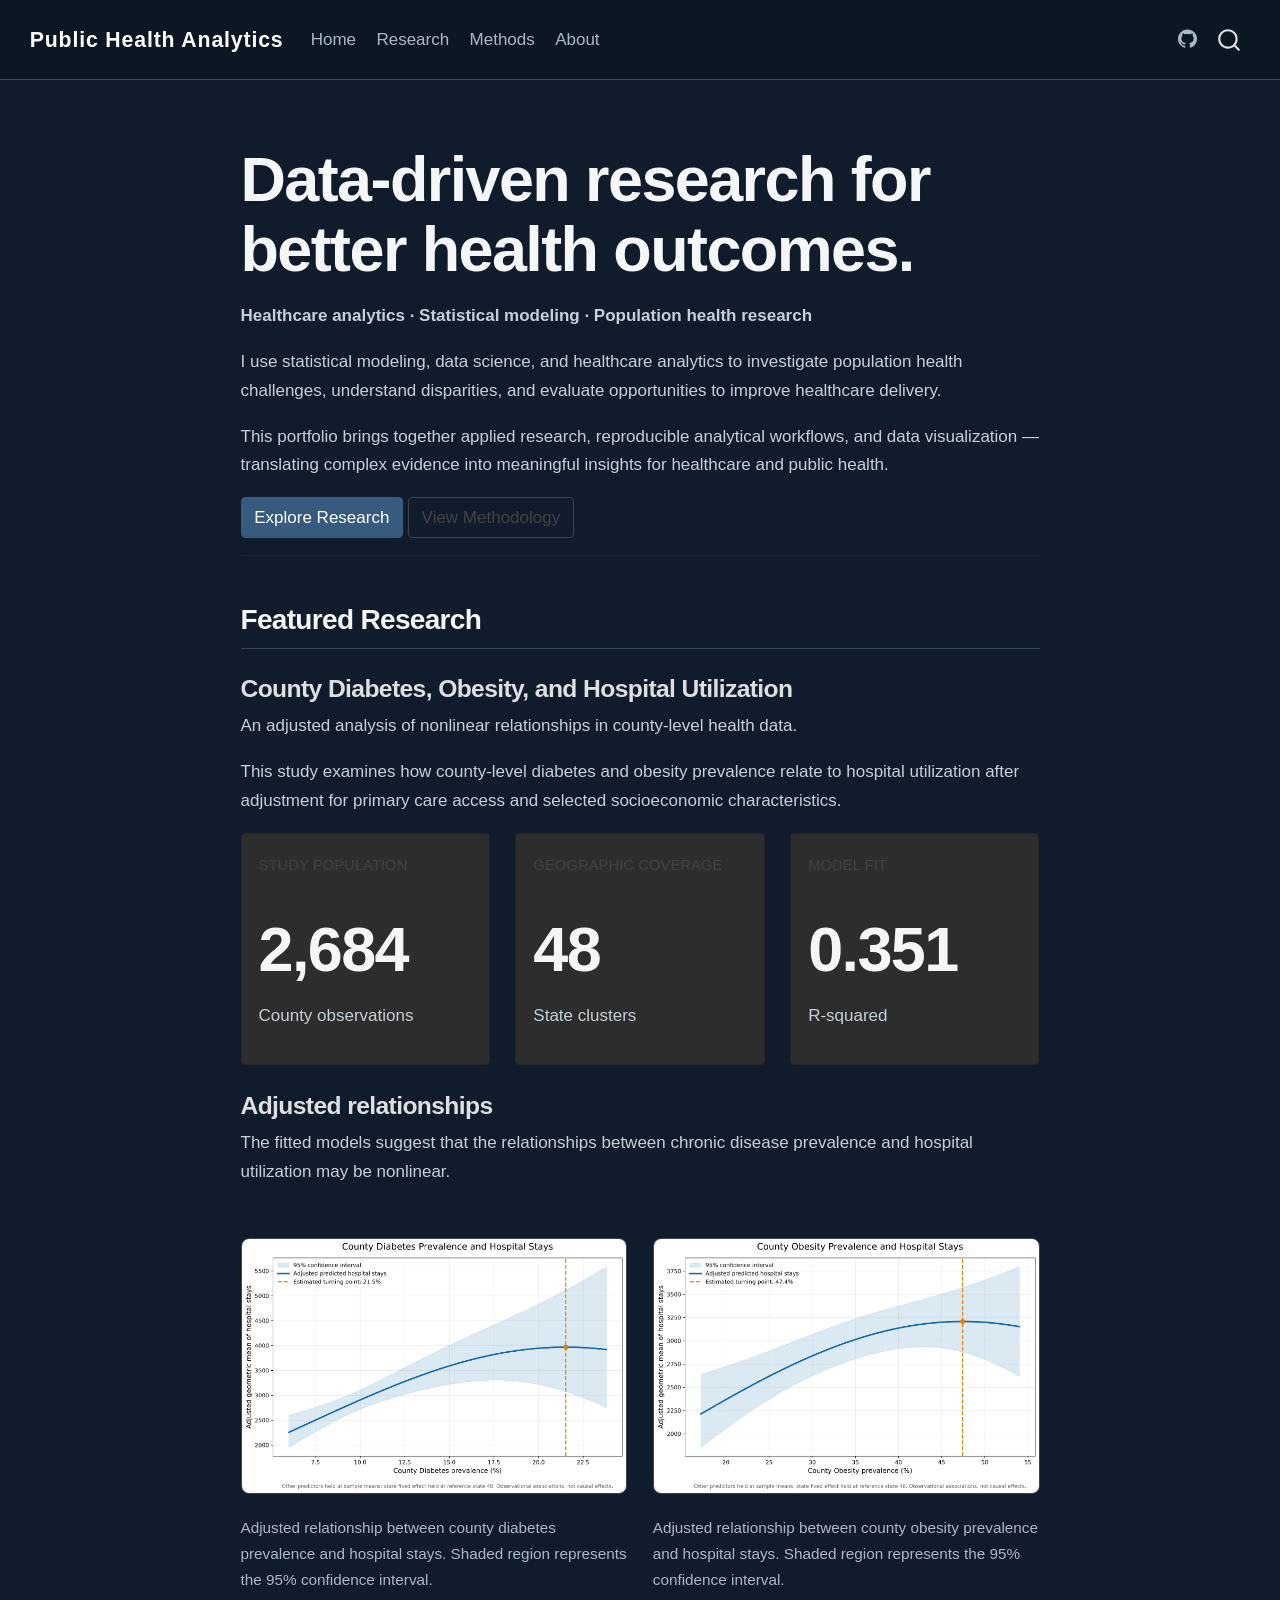
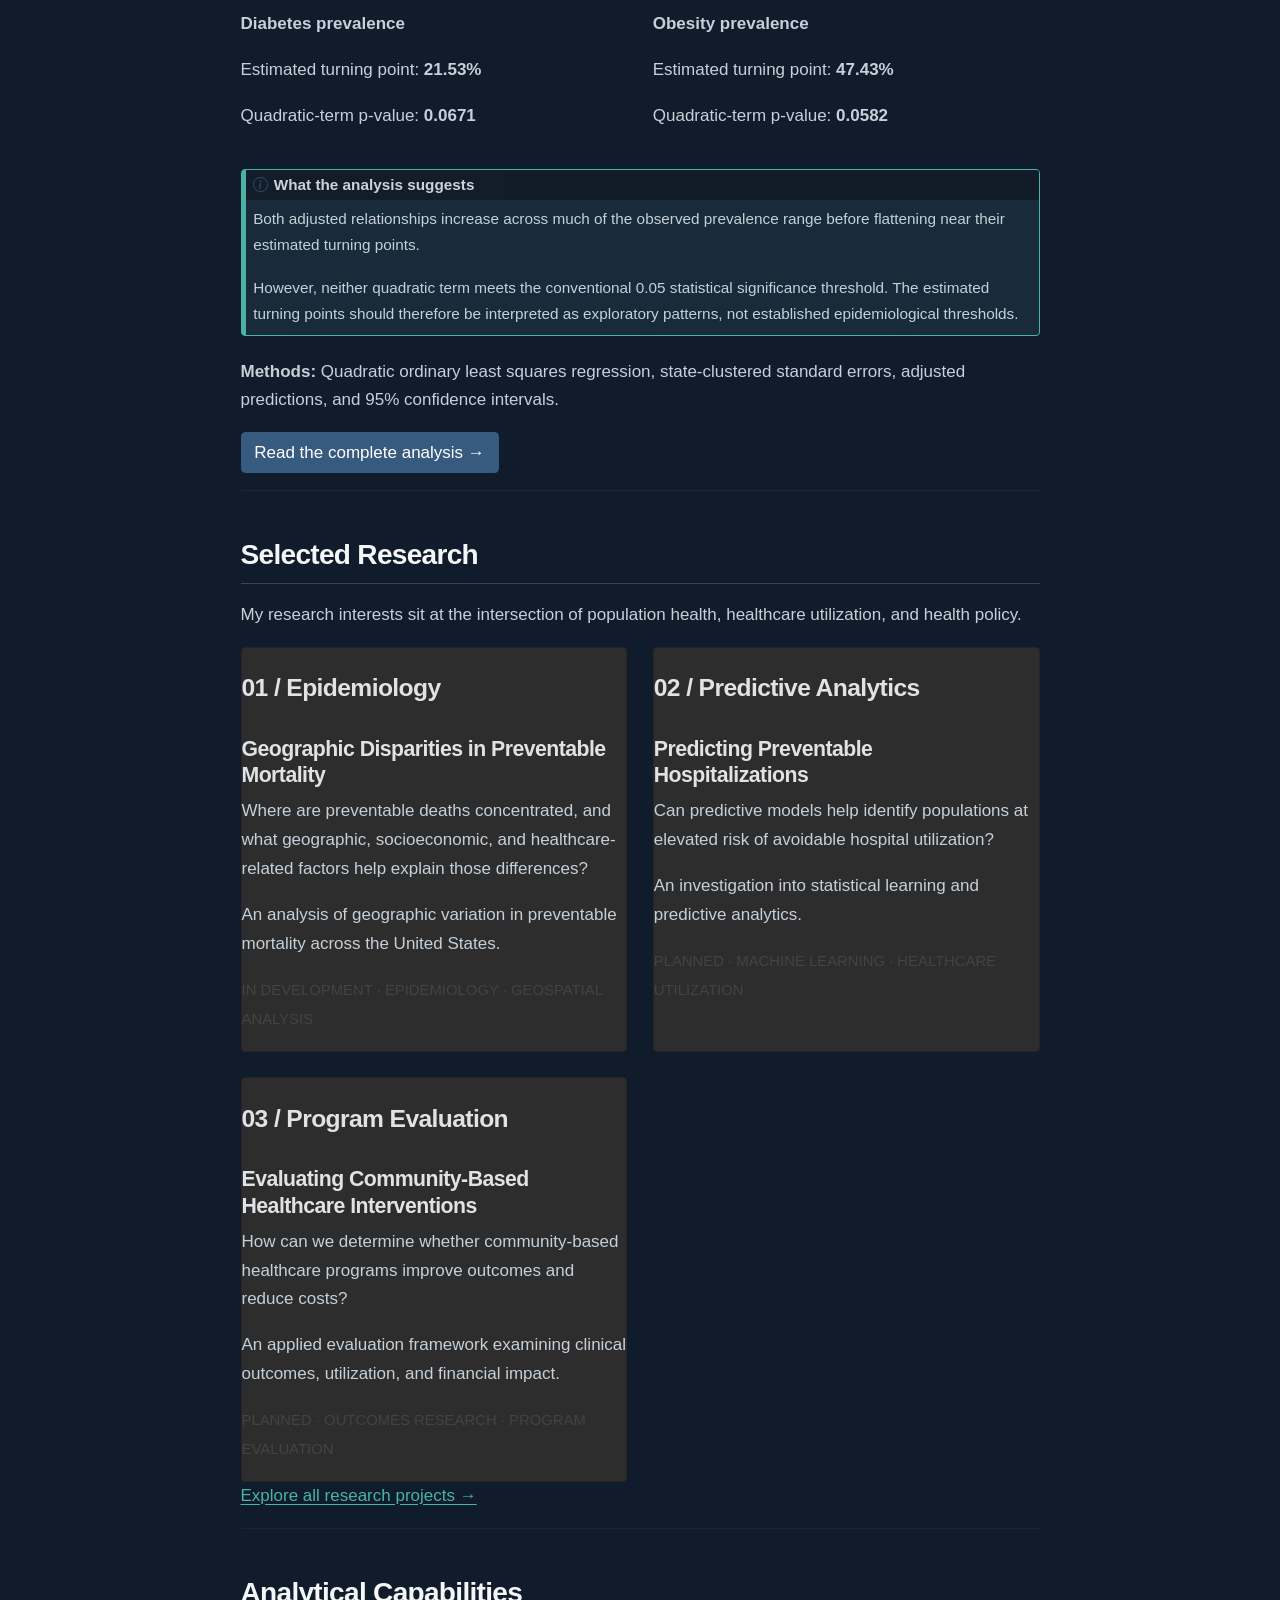
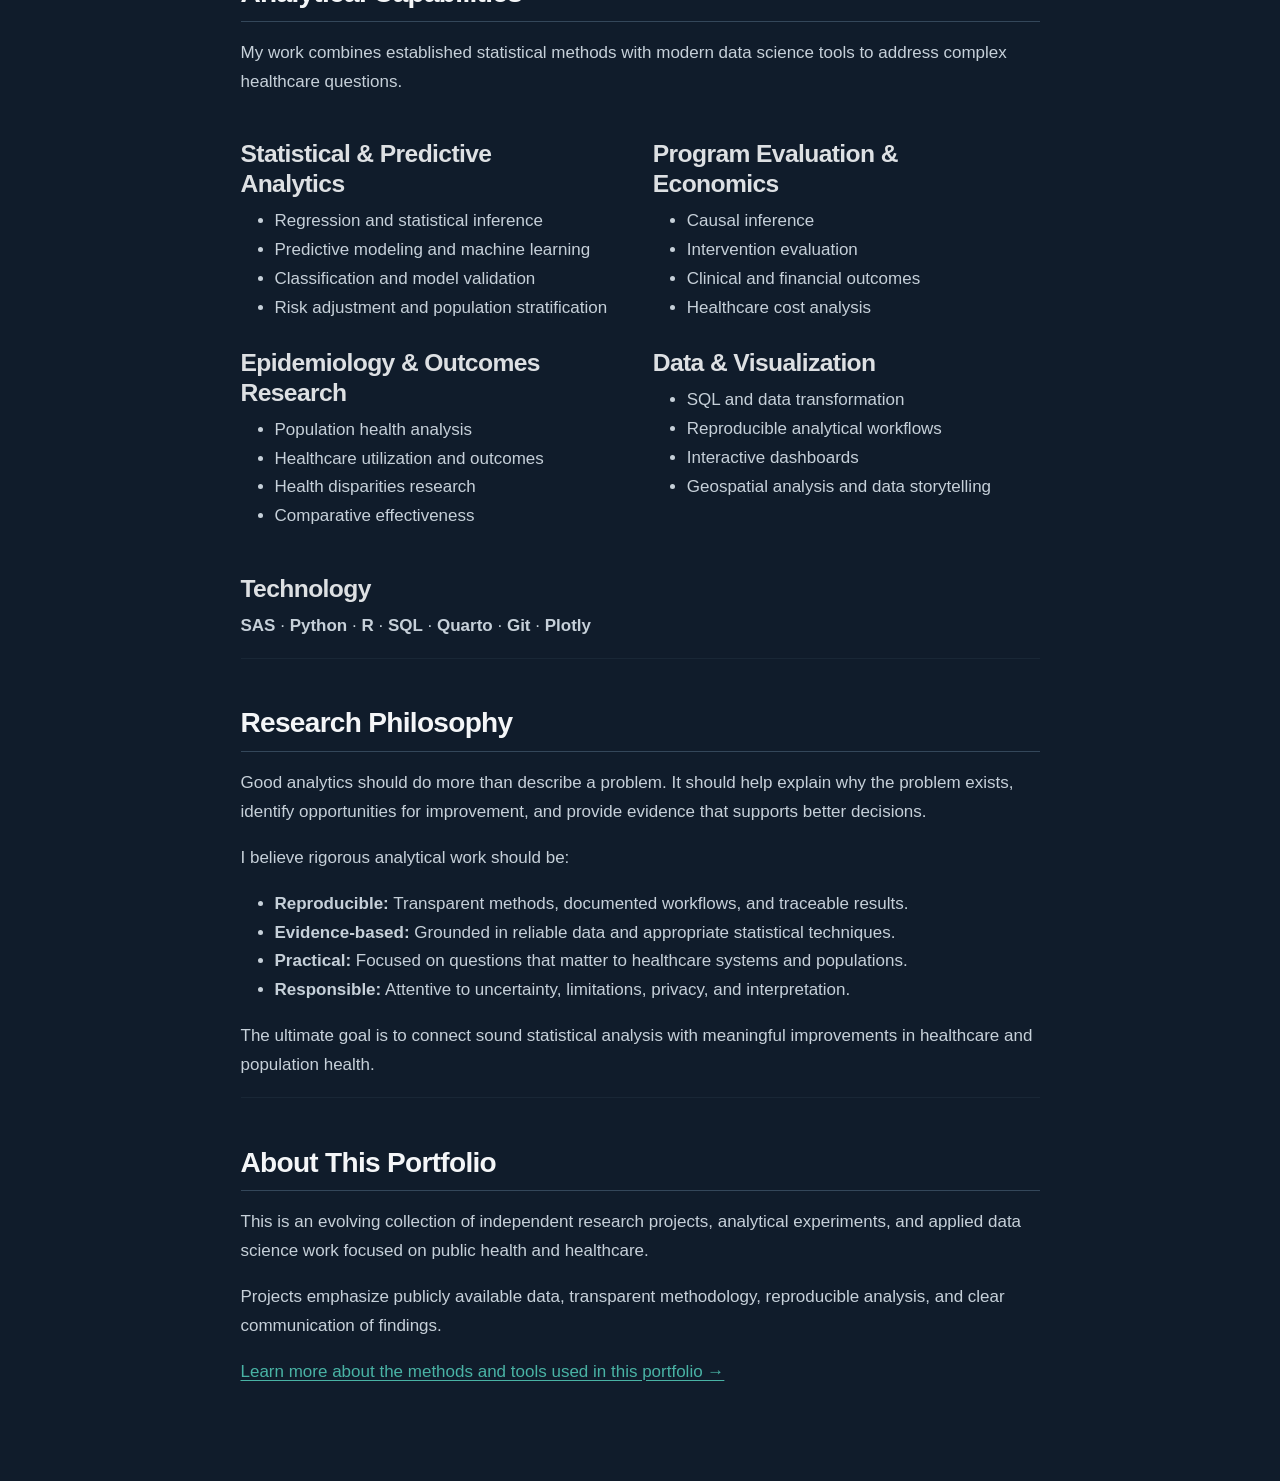
==== commit d2513873: "Built site for gh-pages" ====
--- a/index.html
+++ b/index.html
@@ -44,10 +44,10 @@
 <script src="site_libs/quarto-html/tippy.umd.min.js"></script>
 <script src="site_libs/quarto-html/anchor.min.js"></script>
 <link href="site_libs/quarto-html/tippy.css" rel="stylesheet">
-<link href="site_libs/quarto-html/quarto-syntax-highlighting-63b5708e65d6cd79cd7618c58d0c21e7.css" rel="stylesheet" id="quarto-text-highlighting-styles">
+<link href="site_libs/quarto-html/quarto-syntax-highlighting-dark-447e42e69aaa9833c0ba1b986f430b20.css" rel="stylesheet" id="quarto-text-highlighting-styles">
 <script src="site_libs/bootstrap/bootstrap.min.js"></script>
 <link href="site_libs/bootstrap/bootstrap-icons.css" rel="stylesheet">
-<link href="site_libs/bootstrap/bootstrap-469270d5d00e2f418dd33aa6e99e7ddd.min.css" rel="stylesheet" append-hash="true" id="quarto-bootstrap" data-mode="light">
+<link href="site_libs/bootstrap/bootstrap-c3ddf4a191e49fdf6a5f34df2d3f9695.min.css" rel="stylesheet" append-hash="true" id="quarto-bootstrap" data-mode="dark">
 <script id="quarto-search-options" type="application/json">{
   "location": "navbar",
   "copy-button": false,
@@ -78,6 +78,7 @@
 <style>html{ scroll-behavior: smooth; }</style>
 
 
+<link rel="stylesheet" href="styles.css">
 </head>
 
 <body class="nav-fixed fullcontent quarto-light"><a id="quarto-skip-link" class="visually-hidden-focusable" href="#quarto-document-content">Skip to main content</a>
@@ -145,17 +146,105 @@
 <p>This portfolio brings together applied research, reproducible analytical workflows, and data visualization — translating complex evidence into meaningful insights for healthcare and public health.</p>
 <p><a href="./research/index.html" class="btn btn-primary">Explore Research</a> <a href="./methods.html" class="btn btn-outline-secondary">View Methodology</a></p>
 <hr>
+<section id="featured-research" class="level2">
+<h2 class="anchored" data-anchor-id="featured-research">Featured Research</h2>
+<section id="county-diabetes-obesity-and-hospital-utilization" class="level3">
+<h3 class="anchored" data-anchor-id="county-diabetes-obesity-and-hospital-utilization">County Diabetes, Obesity, and Hospital Utilization</h3>
+<p>An adjusted analysis of nonlinear relationships in county-level health data.</p>
+<p>This study examines how county-level diabetes and obesity prevalence relate to hospital utilization after adjustment for primary care access and selected socioeconomic characteristics.</p>
+<div class="grid">
+<div class="g-col-12 g-col-md-4">
+<div class="card h-100">
+<div class="card-body">
+<p><small class="text-secondary">STUDY POPULATION</small></p>
+<section id="section" class="level1">
+<h1>2,684</h1>
+<p>County observations</p>
+</section>
+</div>
+</div>
+</div>
+<div class="g-col-12 g-col-md-4">
+<div class="card h-100">
+<div class="card-body">
+<p><small class="text-secondary">GEOGRAPHIC COVERAGE</small></p>
+<section id="section-1" class="level1">
+<h1>48</h1>
+<p>State clusters</p>
+</section>
+</div>
+</div>
+</div>
+<div class="g-col-12 g-col-md-4">
+<div class="card h-100">
+<div class="card-body">
+<p><small class="text-secondary">MODEL FIT</small></p>
+<section id="section-2" class="level1">
+<h1>0.351</h1>
+<p>R-squared</p>
+</section>
+</div>
+</div>
+</div>
+</div>
+</section>
+<section id="adjusted-relationships" class="level3">
+<h3 class="anchored" data-anchor-id="adjusted-relationships">Adjusted relationships</h3>
+<p>The fitted models suggest that the relationships between chronic disease prevalence and hospital utilization may be nonlinear.</p>
+<div class="grid">
+<div class="g-col-12 g-col-md-6">
+<div class="quarto-figure quarto-figure-center">
+<figure class="figure">
+<p><img src="research/figures/diabetes_adjusted_relationship.png" class="img-fluid figure-img" alt="Adjusted predicted hospital stays by county diabetes prevalence, with a 95 percent confidence interval."></p>
+<figcaption>Adjusted relationship between county diabetes prevalence and hospital stays. Shaded region represents the 95% confidence interval.</figcaption>
+</figure>
+</div>
+<p><strong>Diabetes prevalence</strong></p>
+<p>Estimated turning point: <strong>21.53%</strong></p>
+<p>Quadratic-term p-value: <strong>0.0671</strong></p>
+</div>
+<div class="g-col-12 g-col-md-6">
+<div class="quarto-figure quarto-figure-center">
+<figure class="figure">
+<p><img src="research/figures/obesity_adjusted_relationship.png" class="img-fluid figure-img" alt="Adjusted predicted hospital stays by county obesity prevalence, with a 95 percent confidence interval."></p>
+<figcaption>Adjusted relationship between county obesity prevalence and hospital stays. Shaded region represents the 95% confidence interval.</figcaption>
+</figure>
+</div>
+<p><strong>Obesity prevalence</strong></p>
+<p>Estimated turning point: <strong>47.43%</strong></p>
+<p>Quadratic-term p-value: <strong>0.0582</strong></p>
+</div>
+</div>
+<div class="callout callout-style-default callout-note callout-titled">
+<div class="callout-header d-flex align-content-center">
+<div class="callout-icon-container">
+<i class="callout-icon"></i>
+</div>
+<div class="callout-title-container flex-fill">
+<span class="screen-reader-only">Note</span>What the analysis suggests
+</div>
+</div>
+<div class="callout-body-container callout-body">
+<p>Both adjusted relationships increase across much of the observed prevalence range before flattening near their estimated turning points.</p>
+<p>However, neither quadratic term meets the conventional 0.05 statistical significance threshold. The estimated turning points should therefore be interpreted as exploratory patterns, not established epidemiological thresholds.</p>
+</div>
+</div>
+<p><strong>Methods:</strong> Quadratic ordinary least squares regression, state-clustered standard errors, adjusted predictions, and 95% confidence intervals.</p>
+<p><a href="./research/diabetes-obesity-hospital-use.html" class="btn btn-primary">Read the complete analysis →</a></p>
+<hr>
+</section>
+</section>
 <section id="selected-research" class="level2">
 <h2 class="anchored" data-anchor-id="selected-research">Selected Research</h2>
-<p>My research interests sit at the intersection of population health, healthcare utilization, and health policy. These projects demonstrate how analytical methods can be applied to important questions in healthcare.</p>
+<p>My research interests sit at the intersection of population health, healthcare utilization, and health policy.</p>
 <div class="grid">
 <div class="g-col-12 g-col-md-6">
-<section id="population-health" class="level3 card h-100">
-<h3 class="anchored" data-anchor-id="population-health">01 / Population Health</h3>
+<section id="epidemiology" class="level3 card h-100">
+<h3 class="anchored" data-anchor-id="epidemiology">01 / Epidemiology</h3>
 <section id="geographic-disparities-in-preventable-mortality" class="level4">
 <h4 class="anchored" data-anchor-id="geographic-disparities-in-preventable-mortality">Geographic Disparities in Preventable Mortality</h4>
 <p>Where are preventable deaths concentrated, and what geographic, socioeconomic, and healthcare-related factors help explain those differences?</p>
-<p>An analysis of geographic variation in preventable mortality across the United States, combining public health data, statistical modeling, and geospatial analysis.</p>
+<p>An analysis of geographic variation in preventable mortality across the United States.</p>
 <p><small class="text-secondary">IN DEVELOPMENT · EPIDEMIOLOGY · GEOSPATIAL ANALYSIS</small></p>
 </section>
 </section>
@@ -166,7 +255,7 @@
 <section id="predicting-preventable-hospitalizations" class="level4">
 <h4 class="anchored" data-anchor-id="predicting-preventable-hospitalizations">Predicting Preventable Hospitalizations</h4>
 <p>Can predictive models help identify populations at elevated risk of avoidable hospital utilization?</p>
-<p>An investigation into statistical learning and predictive analytics to understand patterns in preventable hospitalizations and identify opportunities for earlier intervention.</p>
+<p>An investigation into statistical learning and predictive analytics.</p>
 <p><small class="text-secondary">PLANNED · MACHINE LEARNING · HEALTHCARE UTILIZATION</small></p>
 </section>
 </section>
@@ -177,7 +266,7 @@
 <section id="evaluating-community-based-healthcare-interventions" class="level4">
 <h4 class="anchored" data-anchor-id="evaluating-community-based-healthcare-interventions">Evaluating Community-Based Healthcare Interventions</h4>
 <p>How can we determine whether community-based healthcare programs improve outcomes and reduce costs?</p>
-<p>An applied evaluation framework examining clinical outcomes, healthcare utilization, and financial impact using statistical methods and real-world healthcare data.</p>
+<p>An applied evaluation framework examining clinical outcomes, utilization, and financial impact.</p>
 <p><small class="text-secondary">PLANNED · OUTCOMES RESEARCH · PROGRAM EVALUATION</small></p>
 </section>
 </section>
--- a/site_libs/quarto-html/quarto-syntax-highlighting-dark-447e42e69aaa9833c0ba1b986f430b20.css
+++ b/site_libs/quarto-html/quarto-syntax-highlighting-dark-447e42e69aaa9833c0ba1b986f430b20.css
@@ -0,0 +1,219 @@
+/* quarto syntax highlight colors */
+:root {
+  --quarto-hl-al-color: #f07178;
+  --quarto-hl-an-color: #d4d0ab;
+  --quarto-hl-at-color: #00e0e0;
+  --quarto-hl-bn-color: #d4d0ab;
+  --quarto-hl-bu-color: #abe338;
+  --quarto-hl-ch-color: #abe338;
+  --quarto-hl-co-color: #f8f8f2;
+  --quarto-hl-cv-color: #ffd700;
+  --quarto-hl-cn-color: #ffd700;
+  --quarto-hl-cf-color: #ffa07a;
+  --quarto-hl-dt-color: #ffa07a;
+  --quarto-hl-dv-color: #d4d0ab;
+  --quarto-hl-do-color: #f8f8f2;
+  --quarto-hl-er-color: #f07178;
+  --quarto-hl-ex-color: #00e0e0;
+  --quarto-hl-fl-color: #d4d0ab;
+  --quarto-hl-fu-color: #ffa07a;
+  --quarto-hl-im-color: #abe338;
+  --quarto-hl-in-color: #d4d0ab;
+  --quarto-hl-kw-color: #ffa07a;
+  --quarto-hl-op-color: #ffa07a;
+  --quarto-hl-ot-color: #00e0e0;
+  --quarto-hl-pp-color: #dcc6e0;
+  --quarto-hl-re-color: #00e0e0;
+  --quarto-hl-sc-color: #abe338;
+  --quarto-hl-ss-color: #abe338;
+  --quarto-hl-st-color: #abe338;
+  --quarto-hl-va-color: #00e0e0;
+  --quarto-hl-vs-color: #abe338;
+  --quarto-hl-wa-color: #dcc6e0;
+}
+
+/* other quarto variables */
+:root {
+  --quarto-font-monospace: SFMono-Regular, Menlo, Monaco, Consolas, "Liberation Mono", "Courier New", monospace;
+}
+
+/* syntax highlight based on Pandoc's rules */
+pre > code.sourceCode > span {
+  color: #f8f8f2;
+}
+
+code.sourceCode > span {
+  color: #f8f8f2;
+}
+
+div.sourceCode,
+div.sourceCode pre.sourceCode {
+  color: #f8f8f2;
+}
+
+/* Normal */
+code span {
+  color: #f8f8f2;
+}
+
+/* Alert */
+code span.al {
+  color: #f07178;
+}
+
+/* Annotation */
+code span.an {
+  color: #d4d0ab;
+}
+
+/* Attribute */
+code span.at {
+  color: #00e0e0;
+}
+
+/* BaseN */
+code span.bn {
+  color: #d4d0ab;
+}
+
+/* BuiltIn */
+code span.bu {
+  color: #abe338;
+}
+
+/* ControlFlow */
+code span.cf {
+  font-weight: bold;
+  color: #ffa07a;
+}
+
+/* Char */
+code span.ch {
+  color: #abe338;
+}
+
+/* Constant */
+code span.cn {
+  color: #ffd700;
+}
+
+/* Comment */
+code span.co {
+  font-style: italic;
+  color: #f8f8f2;
+}
+
+/* CommentVar */
+code span.cv {
+  color: #ffd700;
+}
+
+/* Documentation */
+code span.do {
+  color: #f8f8f2;
+}
+
+/* DataType */
+code span.dt {
+  color: #ffa07a;
+}
+
+/* DecVal */
+code span.dv {
+  color: #d4d0ab;
+}
+
+/* Error */
+code span.er {
+  color: #f07178;
+  text-decoration: underline;
+}
+
+/* Extension */
+code span.ex {
+  font-weight: bold;
+  color: #00e0e0;
+}
+
+/* Float */
+code span.fl {
+  color: #d4d0ab;
+}
+
+/* Function */
+code span.fu {
+  color: #ffa07a;
+}
+
+/* Import */
+code span.im {
+  color: #abe338;
+}
+
+/* Information */
+code span.in {
+  color: #d4d0ab;
+}
+
+/* Keyword */
+code span.kw {
+  font-weight: bold;
+  color: #ffa07a;
+}
+
+/* Operator */
+code span.op {
+  color: #ffa07a;
+}
+
+/* Other */
+code span.ot {
+  color: #00e0e0;
+}
+
+/* Preprocessor */
+code span.pp {
+  color: #dcc6e0;
+}
+
+/* RegionMarker */
+code span.re {
+  background-color: #f8f8f2;
+  color: #00e0e0;
+}
+
+/* SpecialChar */
+code span.sc {
+  color: #abe338;
+}
+
+/* SpecialString */
+code span.ss {
+  color: #abe338;
+}
+
+/* String */
+code span.st {
+  color: #abe338;
+}
+
+/* Variable */
+code span.va {
+  color: #00e0e0;
+}
+
+/* VerbatimString */
+code span.vs {
+  color: #abe338;
+}
+
+/* Warning */
+code span.wa {
+  color: #dcc6e0;
+}
+
+.prevent-inlining {
+  content: "</";
+}
+
+/*# sourceMappingURL=be8e1111c2b710f7c3a4926ffa2967aa.css.map */
--- a/styles.css
+++ b/styles.css
@@ -0,0 +1,168 @@
+/* =========================================
+   PUBLIC HEALTH ANALYTICS
+   Dark navy + teal research theme
+   ========================================= */
+
+:root {
+  --site-bg: #101c2b;
+  --site-panel: #192a3b;
+  --site-panel-light: #203448;
+  --site-border: #34475a;
+  --site-text: #edf1f4;
+  --site-muted: #aab9c7;
+  --site-teal: #49b3a5;
+  --site-teal-dark: #237c78;
+  --site-amber: #d49a53;
+}
+
+body {
+  background: var(--site-bg);
+  color: var(--site-text);
+  font-family: "Inter", "Helvetica Neue", sans-serif;
+  line-height: 1.7;
+}
+
+.navbar {
+  background: #0c1724 !important;
+  border-bottom: 1px solid var(--site-border);
+  padding-top: 0.9rem;
+  padding-bottom: 0.9rem;
+}
+
+.navbar-brand {
+  color: #ffffff !important;
+  font-weight: 700;
+  letter-spacing: 0.04em;
+}
+
+.navbar .nav-link {
+  color: var(--site-muted) !important;
+}
+
+.navbar .nav-link:hover {
+  color: var(--site-teal) !important;
+}
+
+h1, h2, h3, h4 {
+  color: #f4f6f8;
+  font-weight: 650;
+  letter-spacing: -0.025em;
+}
+
+h1 {
+  font-size: clamp(2.3rem, 5vw, 3.7rem);
+  line-height: 1.12;
+}
+
+h2 {
+  margin-top: 2.8rem;
+  padding-bottom: 0.65rem;
+  border-bottom: 1px solid var(--site-border);
+}
+
+p, li {
+  color: #c6d0d9;
+}
+
+a {
+  color: var(--site-teal);
+}
+
+a:hover {
+  color: #83d5c9;
+}
+
+.quarto-title-block .title {
+  color: #f4f6f8;
+}
+
+.quarto-title-block .subtitle {
+  color: var(--site-muted);
+}
+
+.quarto-category {
+  background: var(--site-panel-light);
+  border: 1px solid var(--site-border);
+  color: var(--site-teal);
+  border-radius: 4px;
+}
+
+.callout {
+  background: var(--site-panel) !important;
+  border-color: var(--site-teal) !important;
+  color: var(--site-text);
+}
+
+.callout .callout-title {
+  color: var(--site-teal);
+}
+
+pre, code {
+  background: #0c1724;
+  color: #b9ded8;
+  border-color: var(--site-border);
+}
+
+table {
+  color: var(--site-text) !important;
+  border-color: var(--site-border) !important;
+}
+
+th {
+  background: var(--site-panel-light);
+  color: #ffffff;
+}
+
+td {
+  background: var(--site-panel);
+}
+
+.figure, figure {
+  margin-top: 2rem;
+  margin-bottom: 2rem;
+}
+
+figure img {
+  border-radius: 8px;
+  border: 1px solid var(--site-border);
+}
+
+figcaption {
+  color: var(--site-muted);
+  font-size: 0.9rem;
+  margin-top: 0.7rem;
+}
+
+#TOC, .sidebar nav {
+  background: transparent;
+}
+
+#TOC a, .sidebar nav a {
+  color: var(--site-muted);
+}
+
+#TOC a.active, .sidebar nav a.active {
+  color: var(--site-teal);
+}
+
+blockquote {
+  border-left: 3px solid var(--site-teal);
+  padding-left: 1rem;
+  color: var(--site-muted);
+}
+
+hr {
+  border-color: var(--site-border);
+}
+
+footer {
+  color: var(--site-muted);
+  border-top: 1px solid var(--site-border);
+  margin-top: 4rem;
+  padding-top: 1.5rem;
+}
+
+::selection {
+  background: var(--site-teal-dark);
+  color: #ffffff;
+}
